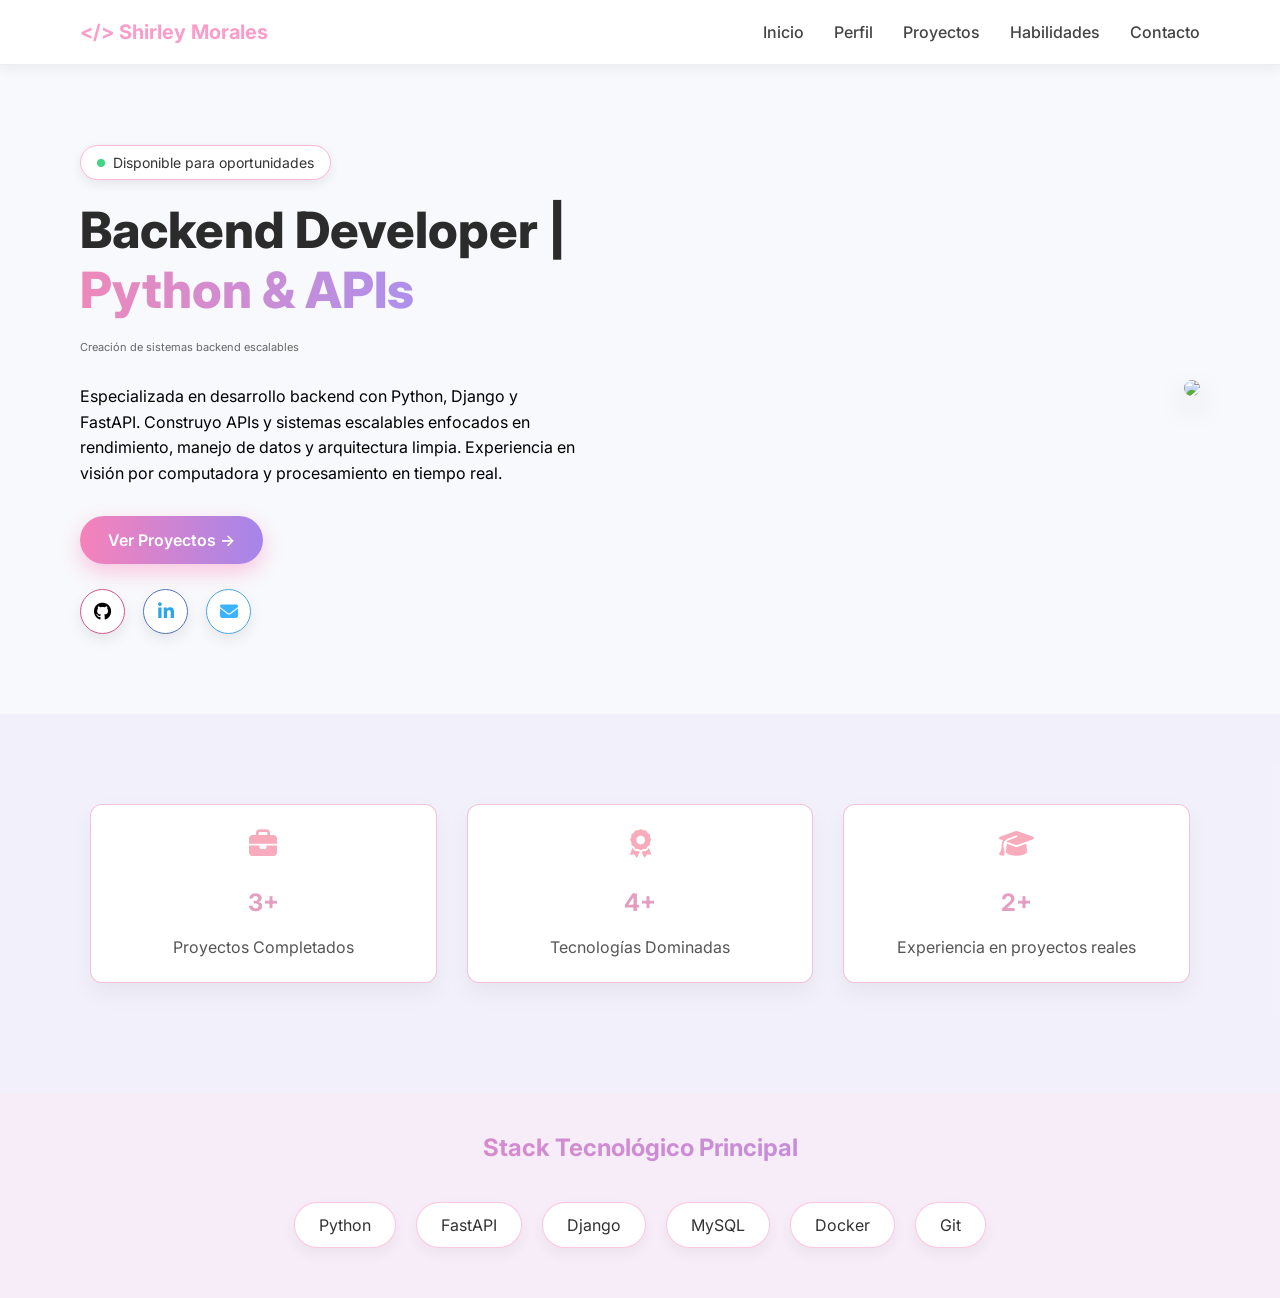
==== index.html @ 63418c5b "proyecto base" ====
<!DOCTYPE html>
<html lang="es">

<head>

<meta charset="UTF-8">
<meta name="viewport" content="width=device-width, initial-scale=1.0">

<title>Shirley Morales</title>

<link rel="stylesheet" href="src/css/styles.css">

<link rel="stylesheet"
href="https://cdnjs.cloudflare.com/ajax/libs/font-awesome/6.5.0/css/all.min.css">

<link href="https://fonts.googleapis.com/css2?family=Inter:wght@300;400;500;700;800&display=swap" rel="stylesheet">
<link rel="preconnect" href="https://fonts.googleapis.com">
<link rel="preconnect" href="https://fonts.gstatic.com" crossorigin>
<link href="https://fonts.googleapis.com/css2?family=Inter:ital,opsz,wght@0,14..32,100..900;1,14..32,100..900&family=Poppins:ital,wght@0,100;0,200;0,300;0,400;0,500;0,600;0,700;0,800;0,900;1,100;1,200;1,300;1,400;1,500;1,600;1,700;1,800;1,900&family=Rubik:ital,wght@0,300..900;1,300..900&display=swap" rel="stylesheet">
</head>

<body>


<!-- NAVBAR -->

<nav class="navbar">

<div class="logo">&lt;/&gt; Shirley Morales</div>

<ul class="menu">
<li><a href="index.html">Inicio</a></li>
<li><a href="perfil.html">Perfil</a></li>
<li><a href="proyectos.html">Proyectos</a></li>
<li><a href="habilidades.html">Habilidades</a></li>
<li><a href="contacto.html">Contacto</a></li>
</ul>

</nav>



<!-- HERO -->

<section class="hero-section">

<div class="hero">

<div class="hero-text">

<div class="status">
<span class="dot"></span>
Disponible para oportunidades
</div>

<h1 class="title">
    Backend Developer | <br>
<span class="gradient"> Python & APIs </span>
</h1>
<p class="liga">Creación de sistemas backend escalables</p>


<p class="description">

    Especializada en desarrollo backend con Python, Django y FastAPI. 
    Construyo APIs y sistemas escalables enfocados en rendimiento, manejo de datos y arquitectura limpia. 
    Experiencia en visión por computadora y procesamiento en tiempo real.

</p>

<div class="buttons">

<a class="btn-primary" href="proyectos.html">
Ver Proyectos →
</a>



</div>


<div class="socials">

<a href="https://github.com/Jannin2" class="social github">
<i class="fa-brands fa-github"></i>
</a>

<a href="https://www.linkedin.com/in/jannin-morales/" class="social linkedin">
<i class="fa-brands fa-linkedin-in"></i>
</a>

<a href="mailto:janninmorales8@gmail.com" class="social email">
<i class="fa-solid fa-envelope"></i>
</a>

</div>

</div>



<div class="hero-image">

<img src="images/profile.jpg">

</div>

</div>

</section>



<!-- STATS -->

<section class="stats-section">

<div class="cards">

<div class="card">
<i class="fa-solid fa-briefcase"></i>
<h2>3+</h2>
<p>Proyectos Completados</p>
</div>

<div class="card">
<i class="fa-solid fa-award"></i>
<h2>4+</h2>
<p>Tecnologías Dominadas</p>
</div>

<div class="card">
<i class="fa-solid fa-graduation-cap"></i>
<h2>2+</h2>
<p>Experiencia en proyectos reales</p>
</div>



</div>

</section>



<!-- STACK -->

<section class="stack-section">

<h2 class="stack-title">
Stack Tecnológico Principal
</h2>

<div class="tech-list">

<div class="tech">Python</div>
<div class="tech">FastAPI</div>
<div class="tech">Django</div>
<div class="tech">MySQL</div>
<div class="tech">Docker</div>
<div class="tech">Git</div>

</div>

</section>



<script src="js/script.js"></script>

</body>
</html>
---- src/css/styles.css ----
body{
    margin:0;
    padding:0;
    box-sizing:border-box;
    font-family:'Inter',sans-serif;

}
    
    /* NAVBAR */
    
    .navbar{
    font-family: "Poppins", sans-serif;

    display:flex;
    justify-content:space-between;
    align-items:center;
    
    padding:10px 80px;
    
    background:rgb(255, 255, 255);
    position: relative;
    
    border-bottom:1px solid #ea85ea;
    box-shadow: 0 4px 12px rgba(39, 37, 39, 0.062);
    }
    
    .logo{
    
    font-weight:700;
    color:#f6a1ca;
    font-size:20px;
    
    }
    
    .menu{
    
    display:flex;
    gap:30px;
    list-style:none;
    
    }
    
    .menu a{
    
    text-decoration:none;
    color:#555;
    font-weight:500;
    
    }
    
    .menu a:hover{
    
    color:#bcbdda;
    
    }
    
    
    
    /* HERO SECTION */
    
    .hero-section{
    
   
    
    padding:80px;
    
    }
    
    .hero{
    
    display:flex;
    justify-content:space-between;
    align-items:center;
    
    }
    
    .hero-image img{
    
    width:420px;
    border-radius:20px;
    
    box-shadow:0 12px 30px rgba(0,0,0,0.15);
    
    }
    
    
    
    /* STATUS */
    
    .status{
    
    display:inline-flex;
    align-items:center;
    gap:8px;
    
    padding:8px 16px;
    
    border-radius:20px;
    
    border:1px solid #ffb5d6;
    
    background:white;
    
    font-size:14px;
    
    box-shadow:0 4px 12px rgba(0,0,0,0.08);
    
    margin-bottom:20px;
    
    }
    .liga{
    font-size: 11px;
    width: 80%;
    margin-bottom: 30px;
    margin-top: 0%;
    color: #666;

    }
    .dot{
    
    width:8px;
    height:8px;
    border-radius:50%;
    
    background:#45d483;
    
    }
    
    
    
    /* TITULO */
    
    .title{
    
    font-size:50px;
    font-weight:800;
    color:#2b2b2b;
    
    margin-bottom:20px;
    
    }
    
    .gradient{
    
    background:linear-gradient(90deg,#ee89ba,#ad90ec);
    
    -webkit-background-clip:text;
    -webkit-text-fill-color:transparent;
    
    }
    
    .description{
    
    color:#000000;
    line-height:1.6;
    max-width:500px;
    
    margin-bottom:30px;
    
    }
    
    
    
    /* BOTONES */
    
    .buttons{
    
    display:flex;
    gap:15px;
    
    margin-bottom:25px;
    
    }
    
    .btn-primary{
    
    padding:14px 28px;
    
    border:none;
    border-radius:30px;
    
    background:linear-gradient(90deg,#f682ba,#a585ea);
    text-decoration:none;
    color:white;
    font-weight:600;
    
    cursor:pointer;
    
    box-shadow:0 8px 20px rgba(255,79,163,0.3);
    
    }
    
    .btn-outline{
    
    padding:14px 28px;
    
    border-radius:30px;
    
    border:2px solid #e984b5;
    
    background:white;
    
    color:#f78ec1;
    
    font-weight:600;
    
    cursor:pointer;
    
    }
    
    
    
    /* SOCIALS */
    
    .socials{
    
    display:flex;
    gap:18px;
    
    }
    
    .social{
    
    width:45px;
    height:45px;
    
    display:flex;
    align-items:center;
    justify-content:center;
    
    border-radius:50%;
    
    background:white;
    
    font-size:18px;
    
    box-shadow:0 6px 14px rgba(0,0,0,0.08);
    
    text-decoration:none;
    
    transition:0.3s;
    
    }
    
    .github{
    
    color:#000000;
    border:1px solid #d4578f;
    
    }
    
    .linkedin{
    
    color:#2ba6e8;
    border:1px solid #5575bb;
    
    }
    
    .email{
    
    color:#3bb3ff;
    border:1px solid #4ca8e5;
    
    }
    
    .social:hover{
    
    transform:translateY(-5px);
    box-shadow:0 12px 20px rgba(0,0,0,0.15);
    
    }
    
    
    
    /* STATS */
    
    .stats-section{
    background-color: #f0edfbaa;
   
    
    padding:90px;
    
    }
    
    .cards{
    
    display:flex;
    justify-content:center;
    
    gap:30px;
    
    }
    
    .card{
    
    background:white;
    
    padding:30px;
    
    width:220px;
    
    border-radius:16px;
    
    border:1px solid #f2b3d0d0;
    
    text-align:center;
    
    box-shadow:0 6px 20px rgba(0,0,0,0.08);
    
    }
    
    .card i{
    
    color:#ed92d2;
    font-size:22px;
    
    margin-bottom:10px;
    
    }
    
    .card h2{
    
    color:#e39ec0;
    
    margin-bottom:5px;
    
    }
    
    
    
    /* STACK */
    
    .stack-section{
    
    padding:10px;
    background-color: #f6e6f6a4;
   
    
    text-align:center;
    
    }
    
    .stack-title{
    
    background:linear-gradient(90deg,#ee89ba,#ad90ec);
    
    -webkit-background-clip:text;
    -webkit-text-fill-color:transparent;
    margin-top: 30px;
    margin-bottom:40px;
    
    }
    
    .tech-list{
    
    display:flex;
    justify-content:center;
    
    gap:20px;
    
    flex-wrap:wrap;
    margin-bottom: 40px;
    }
    
    .tech{
    
    padding:12px 24px;
    
    border-radius:30px;
    
    border:1px solid #ffbad9ce;
    
    background:white;
    
    box-shadow:0 6px 14px rgba(43, 42, 42, 0.05);
    
    }


    /* HERO PERFIL */

.perfil-hero{

    text-align:center;
    
    padding:80px 20px;
    
    background:linear-gradient(
    180deg,
    #f4eaf2,
    #e5eef5
    );
    
    }
    
    .perfil-hero h1{
    
    font-size:40px;
    
    background:linear-gradient(90deg,#ee89ba,#ad90ec);
    
    -webkit-background-clip:text;
    -webkit-text-fill-color:transparent;
    
    margin-bottom:10px;
    
    }
    
    .perfil-hero p{
    
    color:#000000;
    
    }
    
    
    
    /* RESUMEN */
    
    .perfil-resumen{
    
    padding:80px;
    
    }
    
    .perfil-grid{
    
    display:flex;
    
    gap:50px;
    
    align-items:center;
    
    }
    
    .perfil-img{
    
    width:420px;
    
    border-radius:20px;
    
    box-shadow:0 10px 30px rgba(0,0,0,0.15);
    
    }
    
    .perfil-texto h2{
    
    color:#ed96c0;
    
    margin-bottom:15px;
    
    }
    
    .perfil-texto p{
    
    margin-bottom:12px;
    
    color:#555;
    
    line-height:1.6;
    
    }
    
    
    
    /* SKILLS */
    
    .perfil-skills{
    
    display:flex;
    
    justify-content:center;
    
    gap:30px;
    
    padding:60px;
    
    }
    
    .skill-card{
    
    background:white;
    
    padding:30px;
    
    width:260px;
    
    border-radius:14px;
    
    box-shadow:0 10px 20px rgba(0,0,0,0.08);
    
    border:1px solid #ffd1e6;
    
    }
    
    .skill-card i{
    
    font-size:24px;
    
    color:#ed96c0;
    
    margin-bottom:10px;
    
    }
    
    
    
    /* EXPERIENCIA */
    
    .experiencia{
    
    padding:80px;
    
    background:#f3f3f3;
    
    }
    
    .section-title{
    
    color:#ed96c0;
    
    margin-bottom:30px;
    
    }
    
    .job{
    
    background:white;
    
    padding:30px;
    
    border-radius:14px;
    
    margin-bottom:20px;
    
    box-shadow:0 10px 20px rgba(0,0,0,0.08);
    
    border:1px solid #ffd1e6;
    
    }
    
    .job-header{
    
    display:flex;
    
    justify-content:space-between;
    
    margin-bottom:10px;
    
    }
    
    .job-date{
    
    background:#ffd1e6;
    
    padding:4px 10px;
    
    border-radius:10px;
    
    font-size:12px;
    
    }
    
    
    
    /* EDUCACION */
    .section-title{
        text-align: center;
    }
    .educacion{
    
    padding:80px;
    
    background:linear-gradient(
    180deg,
    #eef3f8,
    #e4ecf3
    );
    
    }
    
    .edu-grid{
    
    display:flex;
    flex-wrap: wrap;
    gap:30px;
    justify-content: center;
    gap: 20px;
    max-width: 1000px;
    margin: 0 auto;
    }
    
    .edu-card{
    
    background:white;
    
    padding:25px;
    
    border-radius:14px;
    
    box-shadow:0 10px 20px rgba(0,0,0,0.08);
    
    border:1px solid #c9b9f6b1;
    
    width:300px;
    
    }
    
    .edu-date{
    
    display:inline-block;
    
    margin-top:10px;
    
    background:#bca9f67a;
    
    padding:4px 10px;
    
    border-radius:10px;
    
    font-size:12px;
    
    }

    /* HERO PROYECTOS */
.proyecto{
    font-size:40px;
    
    background:linear-gradient(90deg,#ee89ba,#ad90ec);
    
    -webkit-background-clip:text;
    -webkit-text-fill-color:transparent;
    
}
.projects-hero{
  
    text-align:center;
    
    padding:80px 20px;
    
    background:linear-gradient(
    180deg,
    #f4eaf2,
    #e5eef5
    );
    }
    
    .projects-hero h1{
    
    font-size:42px;
    font-weight:700;
    color:#ebb3cc;
    margin-bottom:10px;
    
    
    }
    
    .projects-hero p{
    
    color:#555;
    font-size:16px;
    
    }
    
    
    
    /* CONTENEDOR PROYECTOS */
    
    .projects-container{
    
    max-width:1200px;
    margin:auto;
    
    display:grid;
    
    grid-template-columns:repeat(auto-fit,minmax(300px,1fr));
    
    gap:30px;
    
    padding:50px 20px;
    
    }
    
    
    
    /* TARJETA PROYECTO */
    
    .project-card{
    
    background:white;
    
    border-radius:18px;
    
    overflow:hidden;
    
    box-shadow:0 10px 25px rgba(0,0,0,0.08);
    
    transition:transform .3s;
    border: 2px solid #ffb5d6;

    }
    
    .project-card:hover{
    
    transform:translateY(-6px);
    }
    
    
    
    /* IMAGEN */
    
    .project-card img{
    
    width:100%;
    height:200px;
    object-fit:cover;
    
    }
    
    
    
    /* CONTENIDO */
    
    .project-content{
    
    padding:20px;
    
    }
    
    .project-content h3{
    
    margin-bottom:10px;
    font-size:20px;
    
    }
    
    .project-content p{
    
    font-size:14px;
    color:#666;
    margin-bottom:15px;
    
    }
    
    
    
    /* TAGS TECNOLOGIAS */
    
    .tags{
    
    display:flex;
    flex-wrap:wrap;
    
    gap:8px;
    
    margin-bottom:18px;
    
    }
    
    .tags span{
    
    font-size:12px;
    
    padding:6px 10px;
    
    border-radius:20px;
    
    background:#ffe5f4;
    
    color:#e894c1;
    
    }
    
    
    
    /* BOTON PROYECTO */
    
    .btn-project{
    
    display:inline-block;
    
    padding:10px 18px;
    
    border-radius:25px;
    
    background:linear-gradient(90deg,#f797ca,#a988f7);
    
    color:white;
    
    font-size:14px;
    
    text-decoration:none;
    
    transition:.3s;
    
    }
    
    .btn-project:hover{
    
    opacity:0.9;
    
    }
    
    
    
    /* SECCION GITHUB */
    
    .github-section{
    
        grid-column: 1 / -1; /* Esto obliga a la sección a ocupar todas las columnas del grid */
        width: 100%;
        max-width: 1100px;
        margin: 40px auto;
        padding: 30px 50px;
        
        display: flex;
        justify-content: space-between;
        align-items: center;
        border: 2px solid #ffdcec;
        border-radius: 20px;
        
    
    
    background:linear-gradient(
    180deg,
    #f4eaf2,
    #e5eef5
    );
        box-sizing: border-box; /* Asegura que el padding no rompa el ancho */
    }
    .github-content {
        text-align: left; /* Hace que el texto ocupe el espacio disponible */
    }
    .github-section h2{
        font-size: 24px;
        margin-bottom: 5px;
        color: #f7b3d5;
        
    
    }
    
    .github-section p{
    
    color:#2f2e2e;
    margin-bottom:0px;
    
    }
    
    
    
    /* BOTON GITHUB */
    
    .btn-github{
    
        background-color: #e89dc2; /* Color acorde a tu diseño */
        color: rgb(255, 254, 254);
        padding: 12px 25px;
        border-radius: 25px;
        text-decoration: none;
        font-weight: bold;
        white-space: nowrap; /* Evita que el texto del botón se parta en dos líneas */
        transition: transform 0.3s ease;
        margin-left: 20px;
    
    }
    
    .btn-github:hover{
    
    transform: scale(1.05);
    
    }
    /* Ajuste para celulares */
@media (max-width: 768px) {
    .github-section {
        flex-direction: column; /* Vuelve a ser vertical en pantallas pequeñas */
        text-align: center;
        padding: 30px;
    }
    .btn-github {
        margin-left: 0;
        margin-top: 20px;
    }
}

/* HERO */

.skills-hero{

text-align:center;
padding:80px 20px;

}

.skills-hero h1{

font-size:40px;
margin-bottom:10px;

}

.skills-hero span{

color:#f2adce;

}



/* SKILLS */

.skills-container{

max-width:1100px;
margin:auto;

display:grid;

grid-template-columns:repeat(auto-fit,minmax(350px,1fr));

gap:40px;

padding:40px 20px;

}

.skills-block h2{

margin-bottom:20px;
color:#ab9bf5;

}
.Favoritas {
    background: linear-gradient(90deg, #ee89ba, #ad90ec);
    -webkit-background-clip: text;
    -webkit-text-fill-color: transparent;
    display: inline-block;
}
.skill{

margin-bottom:18px;

}

.skill span{

font-size:14px;

}

.bar{

height:6px;
background:#eee;

border-radius:10px;

margin-top:6px;

}

.bar div{

height:100%;
background:linear-gradient(90deg,#f4a1c9,#9c8af0);

border-radius:10px;

}



/* HERRAMIENTAS */

.tools{

text-align:center;
padding:60px 20px;

}

.tools h2{

margin-bottom:30px;

}

.tools-grid{

display:grid;

grid-template-columns:repeat(auto-fit,minmax(150px,1fr));

gap:20px;

max-width:900px;
margin:auto;

}

.tools-grid div{

padding:15px;

border-radius:12px;

border:1px solid #ffb0d5;

background:white;

}



.learning{

max-width:700px;

margin:60px auto;

text-align:center;

padding:30px;

border-radius:16px;

background:linear-gradient(120deg,#f8d6ff,#d7f0ff);

}

*{
margin:0;
padding:0;
box-sizing:border-box;
font-family:'Inter',sans-serif;
}


/* NAVBAR */

.navbar{

display:flex;
justify-content:space-between;
align-items:center;

padding:15px 80px;

background:white;

border-bottom:1px solid #eee;

}

.logo{

font-weight:700;
color:#f197c2;
font-size:20px;

}

.menu{

display:flex;
gap:30px;
list-style:none;

}

.menu a{

text-decoration:none;
color:#444;
font-weight:500;

}

.menu a.active{

color:#f896c5;

}ƒ



/* HEADER */

.skills-header{

text-align:center;
padding:60px 20px;

background:linear-gradient(180deg,#f9f9ff,#eef2ff);

}

.skills-header h1{

font-size:40px;

}

.skills-header span{

color:#f9a9cf;

}

.skills-header p{

margin-top:10px;
color:#666;

}



/* SKILLS */

.skills-container{

max-width:1200px;
margin:auto;

padding:60px 20px;

display:grid;
grid-template-columns:1fr 1fr;
gap:40px;

}

.skills-block{

background:white;

padding:30px;

border-radius:12px;

box-shadow:0 10px 20px rgba(0,0,0,0.05);

}

.skills-block h2{

margin-bottom:25px;

color:#f59bc6;

}



/* GRID INTERNO */

.skills-grid{

display:grid;

grid-template-columns:1fr 1fr;

gap:20px;

}



/* SKILL */

.skill{

margin-bottom:15px;

}

.skill span{

font-size:14px;

}

.percent{

float:right;
color:#fa9fcb;
font-weight:600;

}



/* BARRA */

.bar{

height:6px;

background:#eee;

border-radius:20px;

margin-top:5px;

}

.bar div{

height:100%;

background:linear-gradient(90deg,#f684bbb7,#b599f6);

border-radius:20px;

}



/* SOFT SKILLS */

.soft-skills{

grid-column:1 / -1;

max-width:800px;

margin:auto;

}



/* TOOLS */

.tools{

text-align:center;

padding:60px 20px;

background:linear-gradient(180deg,#f3f4ff,#e9f0ff);

}

.tools h2{

margin-bottom:40px;

color:#c8b2fc76;

}

.tools-grid{

display:grid;

grid-template-columns:repeat(4,1fr);

gap:20px;

max-width:900px;

margin:auto;

}

.tool{

padding:15px;

border-radius:10px;

background:white;

box-shadow:0 5px 15px rgba(0,0,0,0.05);

}



/* LEARNING */

.learning{

text-align:center;

padding:60px 20px;

}

.learning i{

font-size:30px;

color:#fda8d1;

margin-bottom:10px;

}

.learning h3{

color:#ef94c0;

margin-bottom:10px;

}

.learning p{

color:#666;

max-width:500px;

margin:auto;

}

*{
    margin:0;
    padding:0;
    box-sizing:border-box;
    font-family:'Inter',sans-serif;
    }
    
    body{
    background:#f8f9fc;
    color:#333;
    }
    
    
    /* NAVBAR */
    
    .navbar{
    display:flex;
    justify-content:space-between;
    align-items:center;
    padding:20px 80px;
    border-bottom:1px solid #eee;
    background:white;
    }
    
    .logo{
    font-weight:700;
    color:#fb9dca;
    }
    
    .menu{
    display:flex;
    gap:30px;
    list-style:none;
    }
    
    .menu a{
    text-decoration:none;
    color:#444;
    }
    
    .menu .active{
    color:#efaacc;
    border-bottom:2px solid #fb99c8;
    padding-bottom:4px;
    }
    
    
    /* HEADER */
    
    .header{
    text-align:center;
    padding:60px 20px;
    background:linear-gradient(180deg,#f5f5ff,#eef3ff);
    }
    
    .header h1{
    font-size:40px;
    }
    
    .header span{
    color:#f0a1c7;
    }
    
    .header p{
    color:#666666db;
    margin-top:10px;
    }
    
    
    /* SKILLS */
    
    .skills{
    max-width:1100px;
    margin:auto;
    padding:60px 20px;
    display:grid;
    gap:20px;
    }
    
    .grid{
    display:grid;
    grid-template-columns:1fr 1fr;
    gap:25px;

    }
    
    .skill span{
    font-size:14px;
    }
    
    .percent{
    float:right;
    font-weight:600;
    }
    
    
    /* BARS */
    
    .bar{
    height:6px;
    background:#f2d7e358;
    border-radius:20px;
    margin-top:6px;
    border: 1px solid #facce1;
    }
    
    .fill{
    height:100%;
    border-radius:20px;
    }
    
    
    /* COLORS */
    
    /* Borra los anteriores y pega estos */
.pink {
    background: linear-gradient(90deg, #f9e6ef, #ed5ad9c2) !important;

}

.purple {
    background: linear-gradient(90deg, #dfcaf3, #aa5af5) !important;
}

.blue {
    background: linear-gradient(90deg, #c8f3f3, #4ccfe6) !important;
}

.soft-color {
    background: linear-gradient(90deg, #ffb3d0, #d36596) !important;
}
    
    /* TOOLS */
    
    .tools{
    text-align:center;
    padding:80px 20px;
    background:linear-gradient(180deg,#f2ecff,#eef5ff);
    }
    
    .tools h2{
    color:#bca7ed;
    margin-bottom:40px;
    }
    
    .tools-grid{
    max-width:900px;
    margin:auto;
    display:grid;
    grid-template-columns:repeat(4,1fr);
    gap:20px;
    }
    
    .tool{
    padding:15px;
    border-radius:10px;
    background:white;
    border:1px solid #ffd2e6;
    box-shadow:0 10px 20px rgba(0,0,0,0.05);
    }
    
    
    /* LEARNING */
    
    .learning{
    max-width:600px;
    margin:80px auto;
    text-align:center;
    padding:40px;
    border-radius:20px;
    border:1px solid #ffb3d1;
    background:linear-gradient(135deg,#ffe6f2,#eef5ff);
    }
    
    .learning i{
    font-size:30px;
    color:#fb91c4;
    margin-bottom:10px;
    }
    
    .learning h3{
    color:#f59fc8;
    margin-bottom:10px;
    }
    
    .learning p{
    color:#555;
    }

    /* HERO */
.contact-hero{
    text-align:center;
    padding:60px 20px;

    background:linear-gradient(
    180deg,
    #f4eaf2,
    #e5eef5
    );}

.contact-hero h1{
    font-size:40px;
    
    background:linear-gradient(90deg,#ee89ba,#ad90ec);
    
    -webkit-background-clip:text;
    -webkit-text-fill-color:transparent;
    
}

.contact-hero p{
    color:#343232;
    margin-top:10px;
}

/* CONTENEDOR */
.contact-container{
    display: flex;
    justify-content: center; /* Esto centra las tarjetas horizontalmente */
    align-items: center;
    display:flex;
    gap:40px;
    padding:60px 80px;
}

/* IZQUIERDA */
.contact-info{
    align-items: center;
    max-width: 1200px; /* Evita que las tarjetas se estiren demasiado hacia los lados */
    width: 100%;
    display: flex;
    flex-direction: column;
    display: flex;
}
.contact-cards-grid {
    display: grid;
    /* Esto crea 3 columnas de igual tamaño */
    grid-template-columns: repeat(3, 1fr); 
    gap: 25px; /* Espacio entre tarjetas */
    width: 100%;
    margin-top: 30px;
}

.contact-cards-grid-pro{
    display: grid;
    /* Esto crea 2 columnas de igual tamaño */
    grid-template-columns: repeat(2, 1fr); 
    gap: 25px; /* Espacio entre tarjetas */
    width: 80%;
    margin-top: 30px;
}
.contact-info h2{
    color:#f67ca5;
    text-align: center;
    margin-bottom: 40px;
    margin-top: 30px;
}
.card-link {
    text-decoration: none; /* Quita el subrayado */
    color: inherit;        /* Mantiene los colores que ya configuraste */
    display: flex;         /* Mantiene la alineación flex de la tarjeta */
    flex-direction: column;
    align-items: center;
    width: 100%;
}

.card:hover {
    cursor: pointer;       /* Cambia el mouse a la "manito" al pasar por encima */
    background-color: #fffafc; /* Un toque de color extra al pasar el mouse */
}


.contact-info p{
    margin:10px 0 20px;
}

/* CARDS */
.card{
   display: flex;
   flex-direction: column;
   align-items: center;
   text-align: center;
   max-width: 100%;
   gap: 15px;
   padding: 25px; 
   border-radius: 12px;
   width: 100%; /* Para que todas midan lo mismo */
   box-shadow: 0 10px 25px rgba(0,0,0,0.05);

   margin-bottom: 20px;
   transition: transform 0.3s ease;
}

.card:hover{
    transform: translateY(-5px);
}

.card i{
    font-size:28px;
    color:#f7abbb;
    margin-bottom: 15px;
}

.card p{
    color:#555;
    margin: 0;

}

.card span{
    font-weight: 700;
    color: #f67ca5;
    display: block;
    margin-bottom: 5px;
}




/* EXTRA */
.contact-extra{
    display:flex;
    gap:30px;
    padding:60px 80px;
    ;
}

.extra-card{
    flex:1;
    padding:25px;
    border-radius:16px;
    border:1px solid #f7abbb;
    background-color: #fbedf4;
}

.extra-card i{
    font-size:22px;
    color:#f7abbb;
    margin-bottom:10px;
}
.subtitulos{
    display: block;
    width: 100%;
    color:#525051;
    text-align:center;
    padding:0px 8px 5px;
    margin-top: -5px;

}

.titulo-seccion-backend {
    display: flex;
    align-items: center;
    font-family: 'Poppins', sans-serif;
    font-weight: 700;
    margin-bottom: 0px; /* <--- Esto quita el gran espacio de abajo */
}
/* EL ESTILO PARA EL CUADRADO */
.contenedor-icono-backend {
    display: inline-flex;      /* Importante para que se comporte como texto pero permita centrar */
    align-items: center;       /* Centra verticalmente el icono */
    justify-content: center;    /* Centra horizontalmente el icono */
    
    width: 45px;                /* Ancho del cuadrado */
    height: 45px;               /* Alto del cuadrado (igual que el ancho para que sea perfecto) */
    
    background-color: #F8E3F2;  /* El color de fondo rosa suave exacto */
    border-radius: 12px;        /* Bordes redondeados */
    
    /* Sombra suave: x y desenfoque color */
    box-shadow: 0 4px 10px rgba(0, 0, 0, 0.08); 
    
    margin-right: 45px; 
    font-size: 1.2rem;        /* Separa el cuadrado del texto "Frontend" */
    vertical-align: middle;     /* Alinea el cuadrado con la línea base del texto */
              /* Ajusta el tamaño del icono para que quepa bien */
    color: #E8296A;             /* El color rosa vibrante para el icono mismo */
    margin: 0;   
    margin-right: 15px; 
}
  
  

.contenedor-icono-herr {
    display: inline-flex;      /* Importante para que se comporte como texto pero permita centrar */
    align-items: center;       /* Centra verticalmente el icono */
    justify-content: center;    /* Centra horizontalmente el icono */
    
    width: 45px;                /* Ancho del cuadrado */
    height: 45px;               /* Alto del cuadrado (igual que el ancho para que sea perfecto) */
    
    background-color: #efd3f8d5;  /* El color de fondo rosa suave exacto */
    border-radius: 12px;        /* Bordes redondeados */
    
    /* Sombra suave: x y desenfoque color */
    box-shadow: 0 4px 10px rgba(0, 0, 0, 0.08); 
    
    margin-right: 45px;         /* Separa el cuadrado del texto "Frontend" */
    vertical-align: middle;     /* Alinea el cuadrado con la línea base del texto */

    font-size: 1.2rem;          /* Ajusta el tamaño del icono para que quepa bien */
    color: #9922bd;             /* El color rosa vibrante para el icono mismo */
    margin: 0;   
    margin-right: 15px;  

}
  
 
  
  /* Pequeño ajuste al título para que combine bien */
.titulo-seccion-herr {
    display: flex;              /* Para alinear el contenedor de icono y el texto */
    align-items: center;        /* Centra ambos elementos verticalmente */
    font-family: 'Poppins', sans-serif; /* Tu fuente */
    font-weight: 700;
    margin-bottom: 20px;
    margin-top: 30px;
    /* El color de las letras lo controlas tú como quieras */
}

.titulo-seccion-bd {
    display: flex;
    align-items: center;
    font-family: 'Poppins', sans-serif;
    font-weight: 700;
    margin-bottom: 20px; /* <--- Esto quita el gran espacio de abajo */
    margin-top: 30px;
}
/* EL ESTILO PARA EL CUADRADO */
.contenedor-icono-bd {
    display: inline-flex;      /* Importante para que se comporte como texto pero permita centrar */
    align-items: center;       /* Centra verticalmente el icono */
    justify-content: center;    /* Centra horizontalmente el icono */
    
    width: 45px;                /* Ancho del cuadrado */
    height: 45px;               /* Alto del cuadrado (igual que el ancho para que sea perfecto) */
    
    background-color: #e5f8fb;  /* El color de fondo rosa suave exacto */
    border-radius: 12px;        /* Bordes redondeados */
    
    /* Sombra suave: x y desenfoque color */
    box-shadow: 0 4px 10px rgba(0, 0, 0, 0.08); 
    
    margin-right: 45px; 
    font-size: 1.2rem;        /* Separa el cuadrado del texto "Frontend" */
    vertical-align: middle;     /* Alinea el cuadrado con la línea base del texto */
              /* Ajusta el tamaño del icono para que quepa bien */
    color: #71dbdb;             /* El color rosa vibrante para el icono mismo */
   
    margin-right: 15px; 
}

.titulo-seccion-com {
    display: flex;
    align-items: center;
    font-family: 'Poppins', sans-serif;
    font-weight: 700;
    margin-bottom: 20px; /* <--- Esto quita el gran espacio de abajo */
    margin-top: 30px;
}
/* EL ESTILO PARA EL CUADRADO */
.contenedor-icono-com {
    display: inline-flex;      /* Importante para que se comporte como texto pero permita centrar */
    align-items: center;       /* Centra verticalmente el icono */
    justify-content: center;    /* Centra horizontalmente el icono */
    
    width: 45px;                /* Ancho del cuadrado */
    height: 45px;               /* Alto del cuadrado (igual que el ancho para que sea perfecto) */
    
    background-color:#f6d6e2;  /* El color de fondo rosa suave exacto */
    border-radius: 12px;        /* Bordes redondeados */
    
    /* Sombra suave: x y desenfoque color */
    box-shadow: 0 4px 10px rgba(0, 0, 0, 0.08); 
    
    margin-right: 45px; 
    font-size: 1.2rem;        /* Separa el cuadrado del texto "Frontend" */
    vertical-align: middle;     /* Alinea el cuadrado con la línea base del texto */
              /* Ajusta el tamaño del icono para que quepa bien */
    color: #d36596;             /* El color rosa vibrante para el icono mismo */
    margin: 0;   
    margin-right: 15px; 
}
  
.header-habilidades{
    text-align:center;
    padding:60px 20px 0px;
    background:linear-gradient(90deg,#ee89ba,#ad90ec);
    margin-bottom: 30px;
    -webkit-background-clip:text;
    -webkit-text-fill-color:transparent;

}

.caja{

    text-align:center;
    
    padding:20px 3cap;
    
    background:linear-gradient(
    180deg,
    #f4eaf2,
    #e5eef5
    );
}
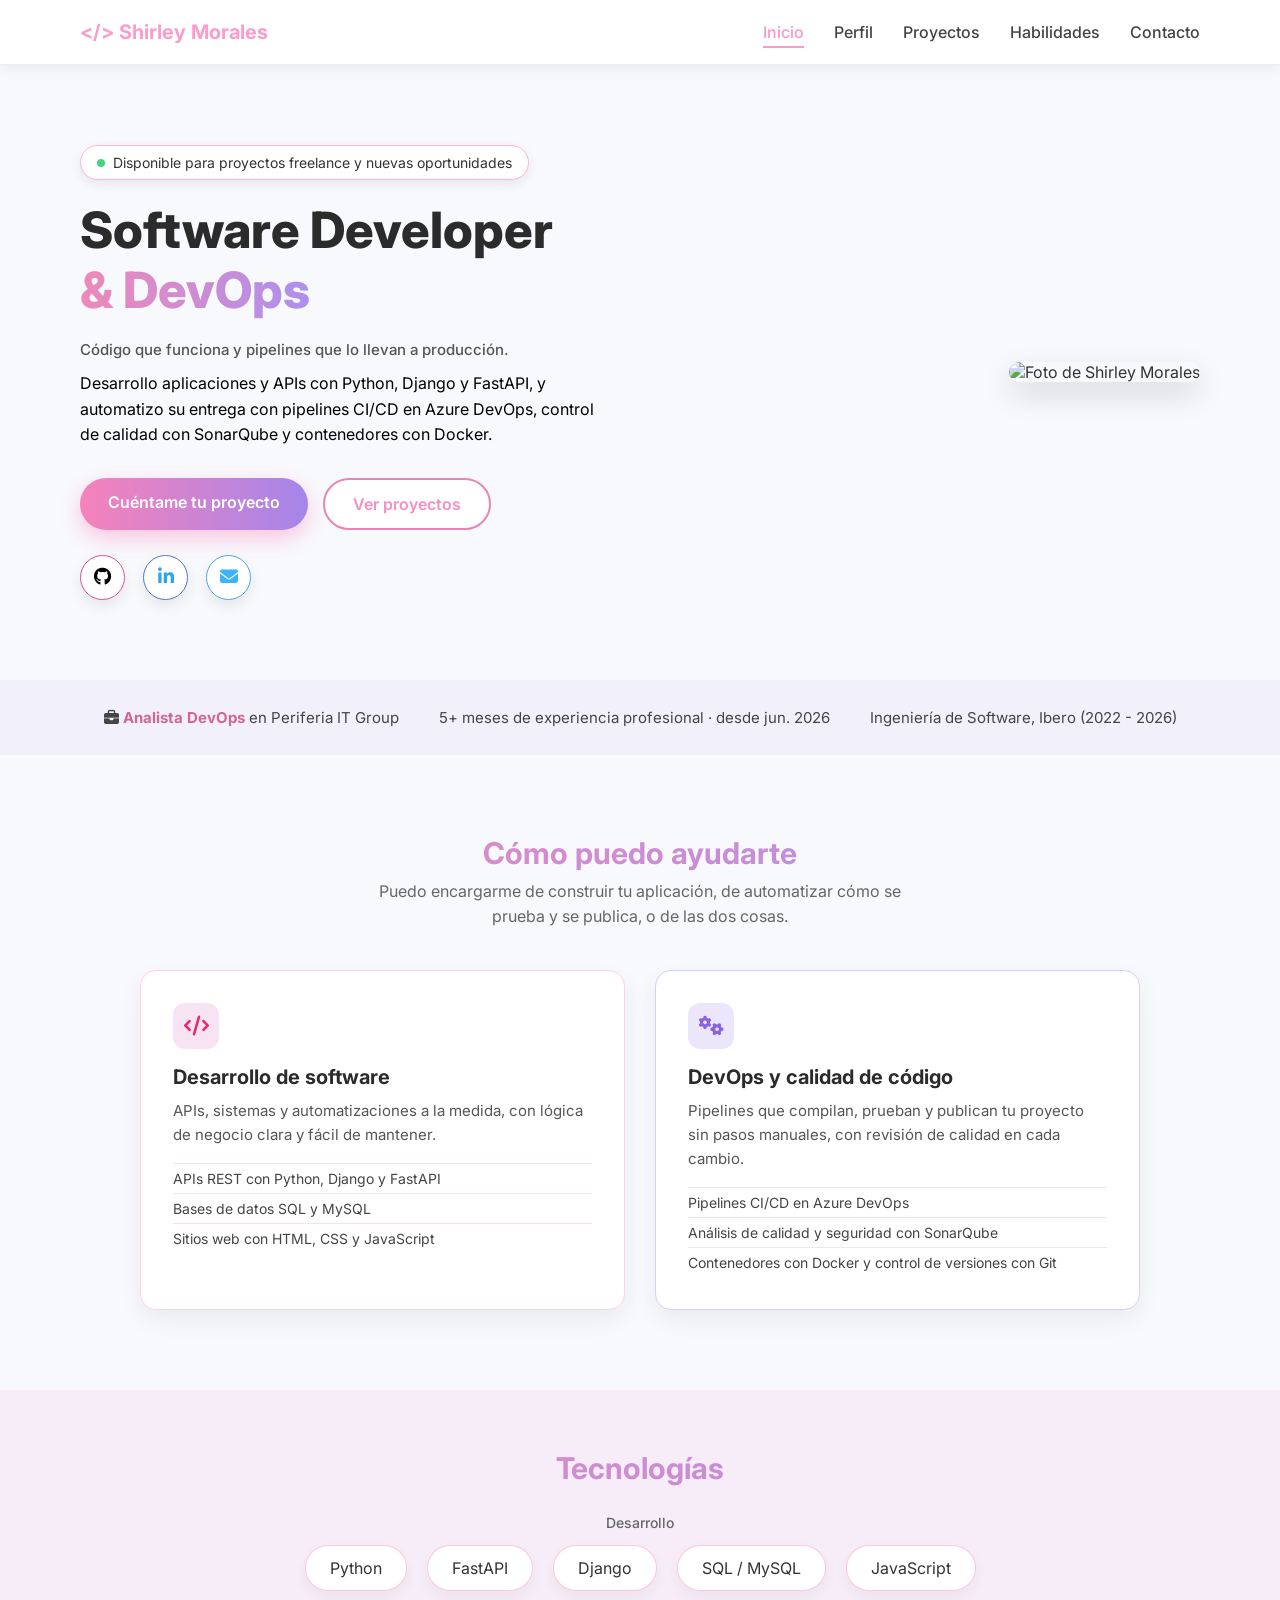
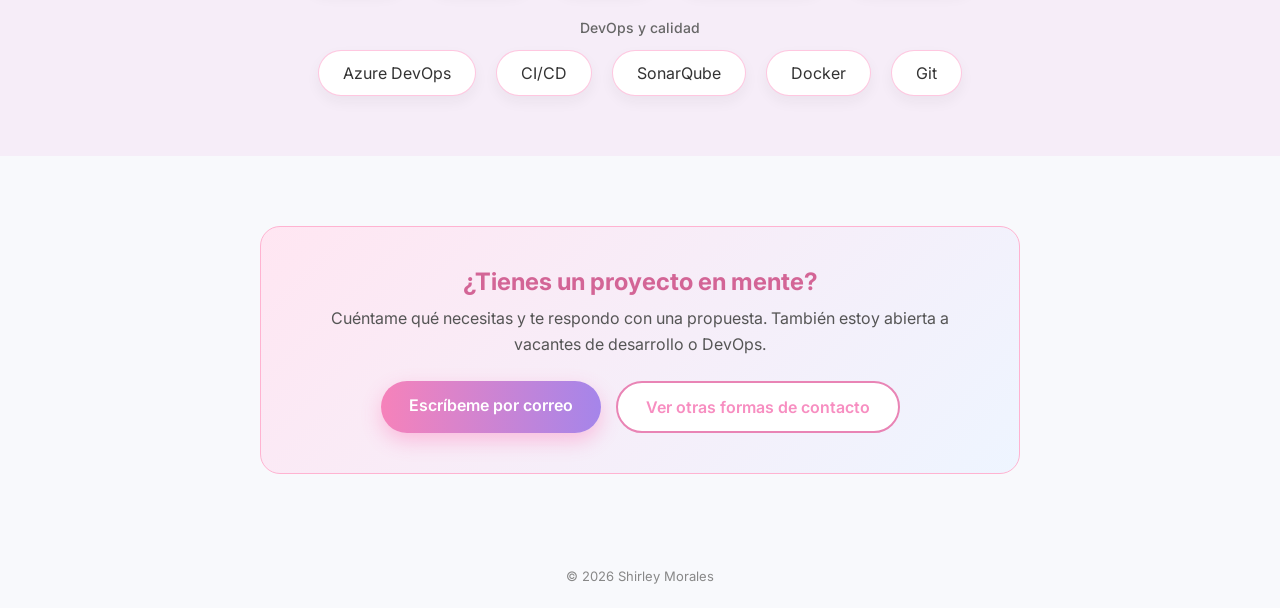
==== commit b310028f: "Actualizacion de portafolio" ====
--- a/index.html
+++ b/index.html
@@ -1,170 +1,220 @@
 <!DOCTYPE html>
 <html lang="es">
-
 <head>
-
 <meta charset="UTF-8">
 <meta name="viewport" content="width=device-width, initial-scale=1.0">
-
-<title>Shirley Morales</title>
+<title>Shirley Morales | Software Developer & DevOps</title>
+<meta name="description" content="Desarrollo software con Python y lo llevo a producción con pipelines CI/CD, Azure DevOps y SonarQube. Disponible para proyectos freelance.">
 
 <link rel="stylesheet" href="src/css/styles.css">
-
-<link rel="stylesheet"
-href="https://cdnjs.cloudflare.com/ajax/libs/font-awesome/6.5.0/css/all.min.css">
-
+<link rel="stylesheet" href="https://cdnjs.cloudflare.com/ajax/libs/font-awesome/6.5.0/css/all.min.css">
 <link href="https://fonts.googleapis.com/css2?family=Inter:wght@300;400;500;700;800&display=swap" rel="stylesheet">
 <link rel="preconnect" href="https://fonts.googleapis.com">
 <link rel="preconnect" href="https://fonts.gstatic.com" crossorigin>
 <link href="https://fonts.googleapis.com/css2?family=Inter:ital,opsz,wght@0,14..32,100..900;1,14..32,100..900&family=Poppins:ital,wght@0,100;0,200;0,300;0,400;0,500;0,600;0,700;0,800;0,900;1,100;1,200;1,300;1,400;1,500;1,600;1,700;1,800;1,900&family=Rubik:ital,wght@0,300..900;1,300..900&display=swap" rel="stylesheet">
+
+<style>
+/* Estilos nuevos del inicio. Usan prefijo "h-" para no chocar con .card, .tech, etc. de styles.css */
+.hero-section .description{ max-width:520px; }
+.h-sub{ font-size:15px; color:#555; margin-bottom:12px; font-weight:500; }
+
+/* Experiencia actual */
+.h-now{
+  display:flex; flex-wrap:wrap; gap:14px 40px; justify-content:center; align-items:center;
+  padding:28px 80px; background:#f0edfbaa; text-align:center; color:#444; font-size:15px;
+}
+.h-now strong{ color:#d36596; }
+
+/* Servicios */
+.h-services{ padding:80px; background:#f8f9fc; }
+.h-services h2, .h-stack h2{
+  text-align:center; margin-bottom:8px; font-size:30px;
+  background:linear-gradient(90deg,#ee89ba,#ad90ec);
+  -webkit-background-clip:text; -webkit-text-fill-color:transparent;
+}
+.h-lead{ text-align:center; color:#666; max-width:560px; margin:0 auto 40px; line-height:1.6; }
+.h-svc-grid{
+  display:grid; grid-template-columns:repeat(auto-fit,minmax(300px,1fr));
+  gap:30px; max-width:1000px; margin:0 auto;
+}
+.h-svc{
+  background:white; border-radius:16px; padding:32px;
+  border:1px solid #ffd1e6; box-shadow:0 10px 25px rgba(0,0,0,0.06);
+}
+.h-svc.devops{ border-color:#d9cdf7; }
+.h-svc i{
+  width:46px; height:46px; display:inline-flex; align-items:center; justify-content:center;
+  border-radius:12px; background:#F8E3F2; color:#E8296A; font-size:20px; margin-bottom:16px;
+}
+.h-svc.devops i{ background:#ece6fb; color:#8a63e0; }
+.h-svc h3{ font-size:20px; margin-bottom:10px; color:#2b2b2b; }
+.h-svc p{ color:#555; line-height:1.6; margin-bottom:16px; font-size:15px; }
+.h-svc ul{ list-style:none; }
+.h-svc li{ color:#444; font-size:14px; padding:6px 0; border-top:1px solid #f3e4ee; }
+.h-svc.devops li{ border-top-color:#ebe6f8; }
+
+/* Stack en dos grupos */
+.h-stack{ padding:60px 20px; background:#f6e6f6a4; text-align:center; }
+.h-group{ margin-top:28px; }
+.h-group h3{ font-size:14px; color:#666; font-weight:500; margin-bottom:14px; }
+.h-stack .tech-list{ margin-bottom:0; }
+
+/* Llamada final */
+.h-cta{
+  max-width:760px; margin:70px auto; padding:40px; text-align:center;
+  border-radius:20px; border:1px solid #ffb3d1;
+  background:linear-gradient(135deg,#ffe6f2,#eef5ff);
+}
+.h-cta h2{ color:#d36596; margin-bottom:10px; }
+.h-cta p{ color:#555; margin-bottom:24px; line-height:1.6; }
+.h-cta .buttons{ justify-content:center; margin-bottom:0; flex-wrap:wrap; }
+.btn-outline{ text-decoration:none; display:inline-block; }
+
+.h-footer{ text-align:center; padding:24px; color:#888; font-size:13px; }
+
+a:focus-visible, .social:focus-visible{ outline:3px solid #ad90ec; outline-offset:3px; }
+
+@media (max-width:768px){
+  .navbar{ flex-direction:column; gap:10px; padding:12px 20px; }
+  .menu{ flex-wrap:wrap; justify-content:center; gap:16px; padding:0; }
+  .hero-section{ padding:40px 20px; }
+  .hero{ flex-direction:column-reverse; gap:30px; }
+  .hero-image img{ width:100%; max-width:320px; }
+  .title{ font-size:36px; }
+  .h-now{ padding:24px 20px; }
+  .h-services{ padding:50px 20px; }
+  .h-cta{ margin:40px 20px; padding:28px 20px; }
+}
+</style>
 </head>
 
 <body>
 
-
 <!-- NAVBAR -->
-
 <nav class="navbar">
-
-<div class="logo">&lt;/&gt; Shirley Morales</div>
-
-<ul class="menu">
-<li><a href="index.html">Inicio</a></li>
-<li><a href="perfil.html">Perfil</a></li>
-<li><a href="proyectos.html">Proyectos</a></li>
-<li><a href="habilidades.html">Habilidades</a></li>
-<li><a href="contacto.html">Contacto</a></li>
-</ul>
-
+  <div class="logo">&lt;/&gt; Shirley Morales</div>
+  <ul class="menu">
+    <li><a class="active" href="index.html">Inicio</a></li>
+    <li><a href="perfil.html">Perfil</a></li>
+    <li><a href="proyectos.html">Proyectos</a></li>
+    <li><a href="habilidades.html">Habilidades</a></li>
+    <li><a href="contacto.html">Contacto</a></li>
+  </ul>
 </nav>
 
-
-
 <!-- HERO -->
-
 <section class="hero-section">
-
-<div class="hero">
-
-<div class="hero-text">
-
-<div class="status">
-<span class="dot"></span>
-Disponible para oportunidades
-</div>
-
-<h1 class="title">
-    Backend Developer | <br>
-<span class="gradient"> Python & APIs </span>
-</h1>
-<p class="liga">Creación de sistemas backend escalables</p>
-
-
-<p class="description">
-
-    Especializada en desarrollo backend con Python, Django y FastAPI. 
-    Construyo APIs y sistemas escalables enfocados en rendimiento, manejo de datos y arquitectura limpia. 
-    Experiencia en visión por computadora y procesamiento en tiempo real.
-
-</p>
-
-<div class="buttons">
-
-<a class="btn-primary" href="proyectos.html">
-Ver Proyectos →
-</a>
-
-
-
-</div>
-
-
-<div class="socials">
-
-<a href="https://github.com/Jannin2" class="social github">
-<i class="fa-brands fa-github"></i>
-</a>
-
-<a href="https://www.linkedin.com/in/jannin-morales/" class="social linkedin">
-<i class="fa-brands fa-linkedin-in"></i>
-</a>
-
-<a href="mailto:janninmorales8@gmail.com" class="social email">
-<i class="fa-solid fa-envelope"></i>
-</a>
-
-</div>
-
-</div>
-
-
-
-<div class="hero-image">
-
-<img src="images/profile.jpg">
-
-</div>
-
-</div>
-
-</section>
-
-
-
-<!-- STATS -->
-
-<section class="stats-section">
-
-<div class="cards">
-
-<div class="card">
-<i class="fa-solid fa-briefcase"></i>
-<h2>3+</h2>
-<p>Proyectos Completados</p>
-</div>
-
-<div class="card">
-<i class="fa-solid fa-award"></i>
-<h2>4+</h2>
-<p>Tecnologías Dominadas</p>
-</div>
-
-<div class="card">
-<i class="fa-solid fa-graduation-cap"></i>
-<h2>2+</h2>
-<p>Experiencia en proyectos reales</p>
-</div>
-
-
-
-</div>
-
-</section>
-
-
+  <div class="hero">
+
+    <div class="hero-text">
+      <div class="status"><span class="dot"></span> Disponible para proyectos freelance y nuevas oportunidades</div>
+
+      <h1 class="title">
+        Software Developer<br>
+        <span class="gradient">&amp; DevOps</span>
+      </h1>
+
+      <p class="h-sub">Código que funciona y pipelines que lo llevan a producción.</p>
+
+      <p class="description">
+        Desarrollo aplicaciones y APIs con Python, Django y FastAPI, y automatizo su entrega con
+        pipelines CI/CD en Azure DevOps, control de calidad con SonarQube y contenedores con Docker.
+      </p>
+
+      <div class="buttons">
+        <a class="btn-primary" href="contacto.html">Cuéntame tu proyecto</a>
+        <a class="btn-outline" href="proyectos.html">Ver proyectos</a>
+      </div>
+
+      <div class="socials">
+        <a class="social github" href="https://github.com/Jannin2" target="_blank" rel="noopener" aria-label="GitHub"><i class="fa-brands fa-github"></i></a>
+        <a class="social linkedin" href="https://www.linkedin.com/in/jannin-morales/" target="_blank" rel="noopener" aria-label="LinkedIn"><i class="fa-brands fa-linkedin-in"></i></a>
+        <a class="social email" href="mailto:janninmorales8@gmail.com" aria-label="Correo"><i class="fa-solid fa-envelope"></i></a>
+      </div>
+    </div>
+
+    <div class="hero-image">
+      <img src="images/profile.jpg" alt="Foto de Shirley Morales">
+    </div>
+
+  </div>
+</section>
+
+<!-- EXPERIENCIA ACTUAL -->
+<section class="h-now">
+  <span><i class="fa-solid fa-briefcase"></i> <strong>Analista DevOps</strong> en Periferia IT Group</span>
+  <span>5+ meses de experiencia profesional · desde jun. 2026</span>
+  <span>Ingeniería de Software, Ibero (2022 - 2026)</span>
+</section>
+
+<!-- SERVICIOS -->
+<section class="h-services">
+  <h2>Cómo puedo ayudarte</h2>
+  <p class="h-lead">Puedo encargarme de construir tu aplicación, de automatizar cómo se prueba y se publica, o de las dos cosas.</p>
+
+  <div class="h-svc-grid">
+    <article class="h-svc">
+      <i class="fa-solid fa-code"></i>
+      <h3>Desarrollo de software</h3>
+      <p>APIs, sistemas y automatizaciones a la medida, con lógica de negocio clara y fácil de mantener.</p>
+      <ul>
+        <li>APIs REST con Python, Django y FastAPI</li>
+        <li>Bases de datos SQL y MySQL</li>
+        <li>Sitios web con HTML, CSS y JavaScript</li>
+      </ul>
+    </article>
+
+    <article class="h-svc devops">
+      <i class="fa-solid fa-gears"></i>
+      <h3>DevOps y calidad de código</h3>
+      <p>Pipelines que compilan, prueban y publican tu proyecto sin pasos manuales, con revisión de calidad en cada cambio.</p>
+      <ul>
+        <li>Pipelines CI/CD en Azure DevOps</li>
+        <li>Análisis de calidad y seguridad con SonarQube</li>
+        <li>Contenedores con Docker y control de versiones con Git</li>
+      </ul>
+    </article>
+  </div>
+</section>
 
 <!-- STACK -->
-
-<section class="stack-section">
-
-<h2 class="stack-title">
-Stack Tecnológico Principal
-</h2>
-
-<div class="tech-list">
-
-<div class="tech">Python</div>
-<div class="tech">FastAPI</div>
-<div class="tech">Django</div>
-<div class="tech">MySQL</div>
-<div class="tech">Docker</div>
-<div class="tech">Git</div>
-
-</div>
-
-</section>
-
-
+<section class="h-stack">
+  <h2>Tecnologías</h2>
+
+  <div class="h-group">
+    <h3>Desarrollo</h3>
+    <div class="tech-list">
+      <span class="tech">Python</span>
+      <span class="tech">FastAPI</span>
+      <span class="tech">Django</span>
+      <span class="tech">SQL / MySQL</span>
+      <span class="tech">JavaScript</span>
+    </div>
+  </div>
+
+  <div class="h-group">
+    <h3>DevOps y calidad</h3>
+    <div class="tech-list">
+      <span class="tech">Azure DevOps</span>
+      <span class="tech">CI/CD</span>
+      <span class="tech">SonarQube</span>
+      <span class="tech">Docker</span>
+      <span class="tech">Git</span>
+    </div>
+  </div>
+</section>
+
+<!-- LLAMADA FINAL -->
+<section class="h-cta">
+  <h2>¿Tienes un proyecto en mente?</h2>
+  <p>Cuéntame qué necesitas y te respondo con una propuesta. También estoy abierta a vacantes de desarrollo o DevOps.</p>
+  <div class="buttons">
+    <a class="btn-primary" href="mailto:janninmorales8@gmail.com">Escríbeme por correo</a>
+    <a class="btn-outline" href="contacto.html">Ver otras formas de contacto</a>
+  </div>
+</section>
+
+<footer class="h-footer">© 2026 Shirley Morales</footer>
 
 <script src="js/script.js"></script>
 
